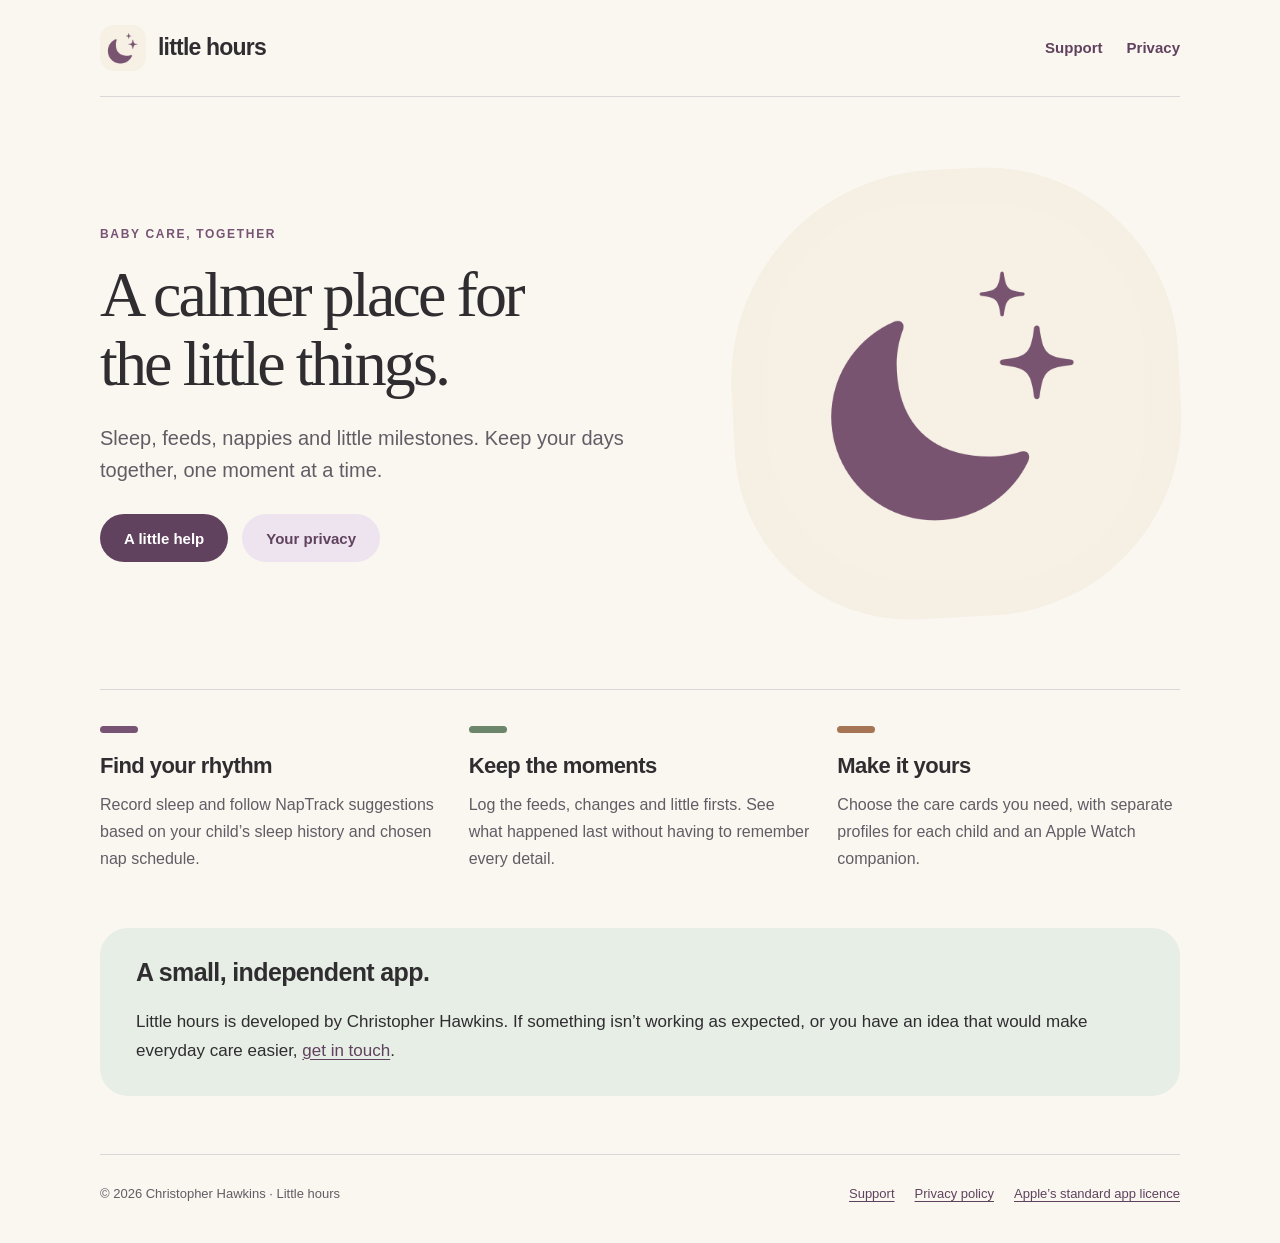
==== index.html @ d033d156 "Add files via upload" ====
<!doctype html>
<html lang="en-GB">
<head>
  <meta charset="utf-8">
  <meta name="viewport" content="width=device-width, initial-scale=1">
  <meta name="description" content="Little hours brings sleep, feeds, nappies and little milestones together. Find help and learn how your family's information is handled.">
  <meta name="theme-color" content="#faf7f1">
  <title>Little hours — Baby care, together</title>
  <link rel="icon" href="logo.png" type="image/png">
  <link rel="stylesheet" href="styles.css">
</head>
<body>
  <a class="skip" href="#main">Skip to content</a>
  <header class="site-header wrap">
    <a class="brand" href="index.html" aria-label="Little hours home"><img src="logo.png" alt="" width="46" height="46">little hours</a>
    <nav class="site-nav" aria-label="Main navigation"><a href="support.html">Support</a><a href="privacy.html">Privacy</a></nav>
  </header>
  <main id="main" class="wrap">
    <section class="hero" aria-labelledby="intro">
      <div>
        <p class="eyebrow">Baby care, together</p>
        <h1 id="intro">A calmer place for<br>the little things.</h1>
        <p class="lead">Sleep, feeds, nappies and little milestones. Keep your days together, one moment at a time.</p>
        <div class="actions"><a class="button" href="support.html">A little help</a><a class="button secondary" href="privacy.html">Your privacy</a></div>
      </div>
      <div class="hero-logo"><img src="logo.png" alt="Little hours crescent moon and two stars" width="1024" height="1024"></div>
    </section>
    <section class="features" aria-label="Everyday care with Little hours">
      <article><div class="feature-marker" aria-hidden="true"></div><h2>Find your rhythm</h2><p>Record sleep and follow NapTrack suggestions based on your child’s sleep history and chosen nap schedule.</p></article>
      <article><div class="feature-marker" aria-hidden="true"></div><h2>Keep the moments</h2><p>Log the feeds, changes and little firsts. See what happened last without having to remember every detail.</p></article>
      <article><div class="feature-marker" aria-hidden="true"></div><h2>Make it yours</h2><p>Choose the care cards you need, with separate profiles for each child and an Apple Watch companion.</p></article>
    </section>
    <section class="personal-note" aria-labelledby="independent">
      <h2 id="independent">A small, independent app.</h2>
      <p>Little hours is developed by Christopher Hawkins. If something isn’t working as expected, or you have an idea that would make everyday care easier, <a href="support.html">get in touch</a>.</p>
    </section>
  </main>
  <footer class="site-footer wrap"><p>© 2026 Christopher Hawkins · Little hours</p><nav class="footer-links" aria-label="Footer"><a href="support.html">Support</a><a href="privacy.html">Privacy policy</a><a href="https://www.apple.com/legal/internet-services/itunes/dev/stdeula/">Apple’s standard app licence</a></nav></footer>
</body>
</html>
---- styles.css ----
:root {
  color-scheme: light;
  --paper: #faf7f1;
  --cream: #f6efe4;
  --ink: #302d31;
  --muted: #625c65;
  --plum: #775473;
  --plum-dark: #60425e;
  --lilac: #ede4ef;
  --sage: #e6eee5;
  --peach: #f7e7db;
  --line: #dcd5d9;
}
* { box-sizing: border-box; }
html { scroll-padding-top: 2rem; }
body { margin: 0; background: var(--paper); color: var(--ink); font: 17px/1.7 -apple-system, BlinkMacSystemFont, "Segoe UI", sans-serif; }
a { color: var(--plum-dark); text-underline-offset: .2em; text-decoration-thickness: 1px; }
a:hover { text-decoration-thickness: 2px; }
a:focus-visible, summary:focus-visible { outline: 3px solid var(--plum); outline-offset: 5px; border-radius: 4px; }
img { display: block; max-width: 100%; height: auto; }
.wrap { width: min(1080px, calc(100% - 64px)); margin-inline: auto; }
.skip { position: absolute; left: 16px; top: -100px; z-index: 10; background: white; padding: 12px 20px; }
.skip:focus { top: 12px; }
.site-header { display: flex; align-items: center; justify-content: space-between; gap: 24px; padding-block: 25px; border-bottom: 1px solid var(--line); }
.brand { display: inline-flex; align-items: center; gap: 12px; color: var(--ink); font-size: 23px; font-weight: 650; letter-spacing: -.8px; text-decoration: none; white-space: nowrap; }
.brand img { width: 46px; height: 46px; border-radius: 14px; }
.site-nav { display: flex; flex-wrap: wrap; gap: 8px 24px; }
.site-nav a { padding: 10px 0; font-size: 15px; font-weight: 600; text-decoration: none; }
.site-nav a[aria-current="page"] { text-decoration: underline; text-decoration-thickness: 2px; }
.eyebrow { margin: 0 0 16px; color: var(--plum); font-size: 12px; font-weight: 750; text-transform: uppercase; letter-spacing: .14em; }
h1, h2, h3 { line-height: 1.16; }
h1 { margin: 0 0 24px; font: 400 clamp(38px, 5vw, 64px)/1.08 Georgia, "Times New Roman", serif; letter-spacing: -.045em; }
h2 { font-size: 25px; font-weight: 650; letter-spacing: -.025em; }
h3 { font-size: 19px; font-weight: 650; }
p { margin: 0 0 1.1em; }
.lead { font-size: 20px; line-height: 1.6; color: var(--muted); max-width: 630px; }
.hero { display: grid; grid-template-columns: 1.25fr 1fr; align-items: center; gap: 72px; padding-block: 72px; }
.hero-logo { padding: 35px; background: var(--cream); border-radius: 47% 43% 44% 39%; transform: rotate(-3deg); }
.hero-logo img { border-radius: 40%; transform: rotate(3deg); }
.actions { display: flex; flex-wrap: wrap; align-items: center; gap: 14px; margin-top: 28px; }
.button { display: inline-flex; justify-content: center; align-items: center; min-height: 48px; padding: 11px 24px; border-radius: 50px; color: white; background: var(--plum-dark); text-decoration: none; font-weight: 650; font-size: 15px; }
.button:hover { background: #4b334a; }
.button.secondary { background: var(--lilac); color: var(--plum-dark); }
.features { display: grid; grid-template-columns: repeat(3, 1fr); gap: 26px; padding: 36px 0 56px; border-top: 1px solid var(--line); }
.feature-marker { width: 38px; height: 7px; border-radius: 7px; background: var(--plum); }
.features article:nth-child(2) .feature-marker { background: #6c866b; }
.features article:nth-child(3) .feature-marker { background: #a67555; }
.features h2 { font-size: 22px; margin: 20px 0 12px; }
.features p { color: var(--muted); font-size: 16px; margin: 0; }
.personal-note { padding: 30px 36px; border-radius: 28px; background: var(--sage); margin-bottom: 58px; }
.personal-note h2 { margin-top: 0; }
.personal-note p:last-child { margin-bottom: 0; }
.page-intro { padding: 58px 0 36px; }
.page-intro h1 { font-size: clamp(38px, 5vw, 56px); }
.meta { font-size: 14px; color: var(--muted); }
.document-layout { display: grid; grid-template-columns: 220px minmax(0, 1fr); gap: 58px; padding-bottom: 64px; }
.contents { align-self: start; position: sticky; top: 30px; font-size: 14px; border-top: 1px solid var(--line); padding-top: 18px; }
.contents strong { display: block; margin-bottom: 10px; }
.contents a { display: block; padding-block: 7px; text-decoration: none; }
.contents a:hover { text-decoration: underline; }
.prose { min-width: 0; max-width: 750px; }
.prose section { margin-bottom: 35px; scroll-margin-top: 2rem; }
.prose h2 { margin: 34px 0 16px; }
.prose section:first-child h2 { margin-top: 0; }
.prose li { padding-left: 3px; margin-bottom: 9px; }
.prose ul { padding-left: 22px; }
.prose a, .contact-email { overflow-wrap: anywhere; }
.note { background: var(--lilac); border-radius: 22px; padding: 24px 28px; margin: 0 0 32px; }
.note p:last-child { margin: 0; }
.contact-card { background: var(--lilac); border-radius: 28px; padding: 30px; }
.contact-card h2 { margin-top: 0; }
.contact-card p:last-child { margin-bottom: 0; }
.support-layout { display: grid; grid-template-columns: minmax(0, 1.5fr) minmax(0, 1fr); gap: 48px; padding-bottom: 64px; }
.support-layout aside { align-self: start; }
details { border-bottom: 1px solid var(--line); padding: 4px 0; }
details:first-child { border-top: 1px solid var(--line); }
summary { padding: 20px 0; cursor: pointer; font-size: 18px; font-weight: 600; line-height: 1.4; }
details p { color: var(--muted); margin: 0 0 20px; }
.small { font-size: 14px; color: var(--muted); }
.site-footer { border-top: 1px solid var(--line); padding: 28px 0 38px; display: flex; flex-wrap: wrap; justify-content: space-between; gap: 14px 30px; color: var(--muted); font-size: 13px; }
.site-footer p { margin: 0; }
.footer-links { display: flex; flex-wrap: wrap; gap: 10px 20px; }
@media (max-width: 760px) {
  .wrap { width: min(100% - 36px, 620px); }
  .site-header { padding-block: 18px; gap: 15px; flex-wrap: wrap; }
  .brand { font-size: 21px; }
  .site-nav { gap: 20px; }
  .hero { grid-template-columns: 1fr; gap: 32px; padding-block: 42px; }
  .hero-logo { grid-row: 1; width: 144px; padding: 8px; }
  .lead { font-size: 18px; }
  .features { grid-template-columns: 1fr; gap: 28px; }
  .features h2 { margin-top: 12px; }
  .personal-note { padding: 25px; }
  .page-intro { padding-top: 40px; }
  .document-layout, .support-layout { grid-template-columns: 1fr; gap: 30px; }
  .contents { position: static; padding: 18px 0; border-bottom: 1px solid var(--line); }
  .contents a { display: inline-block; margin-right: 18px; }
  .support-layout aside { grid-row: 1; }
  .note, .contact-card { padding: 24px; }
}
@media print {
  body { background: white; font-size: 11pt; }
  .site-nav, .contents, .skip, .actions, .footer-links { display: none; }
  .wrap { width: 100%; }
  .document-layout, .support-layout { display: block; }
  .page-intro { padding-top: 20px; }
  h2, h3 { break-after: avoid; }
  .prose section { break-inside: avoid; }
}
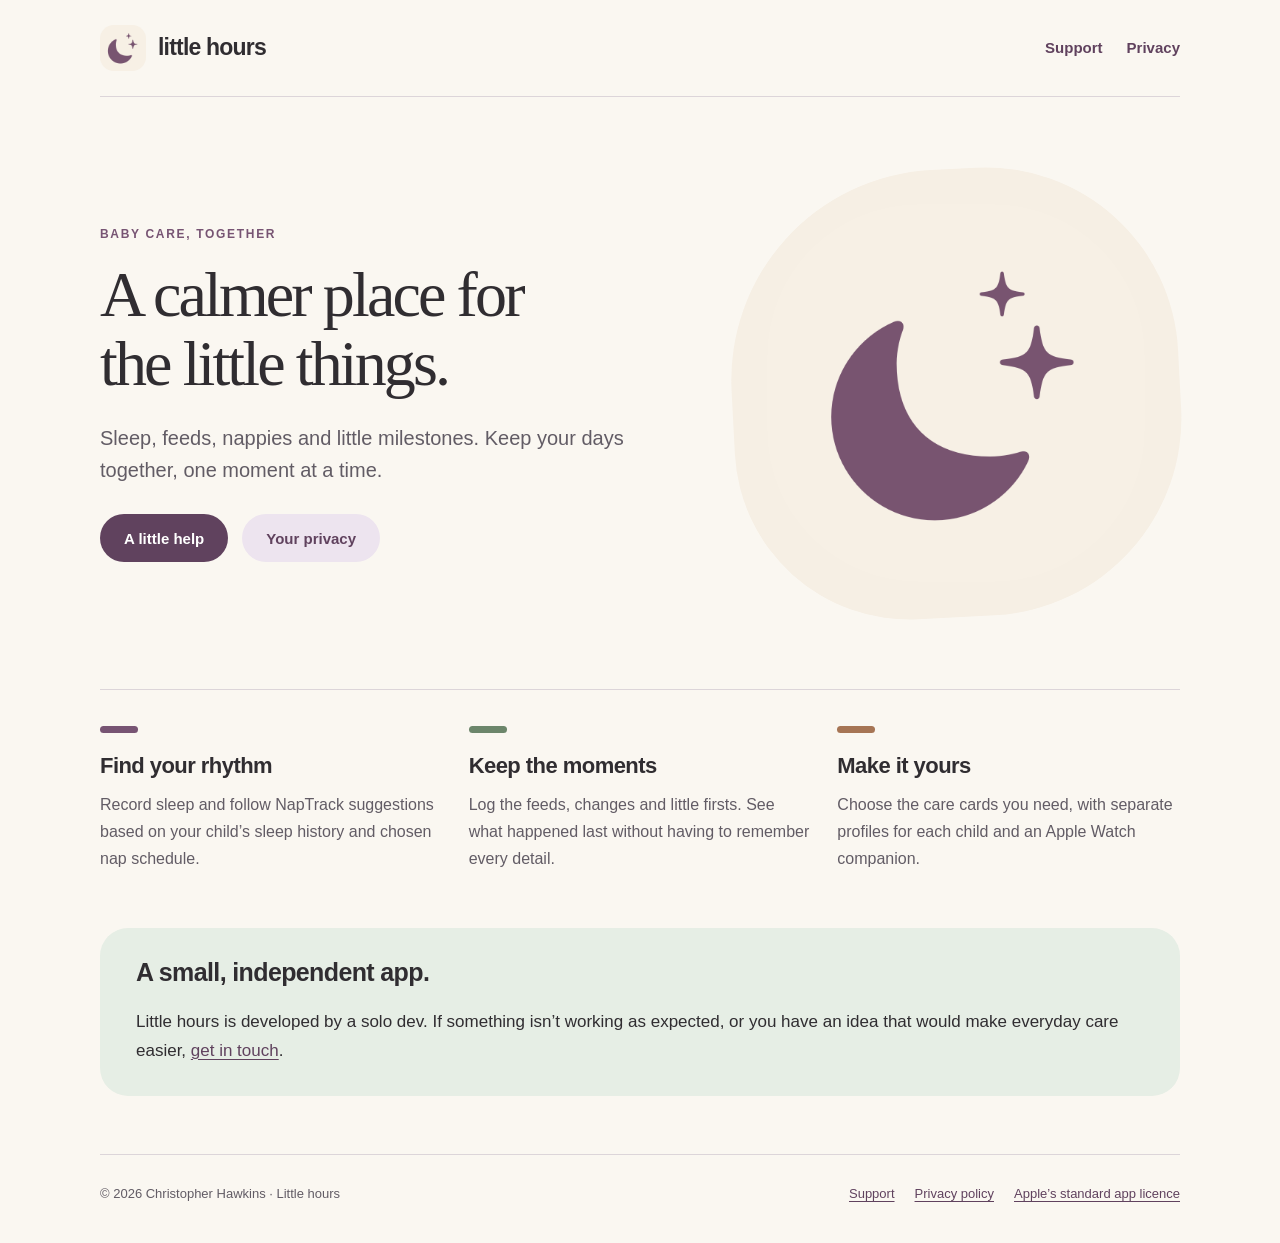
==== commit e41cea35: "Update index.html" ====
--- a/index.html
+++ b/index.html
@@ -32,7 +32,7 @@
     </section>
     <section class="personal-note" aria-labelledby="independent">
       <h2 id="independent">A small, independent app.</h2>
-      <p>Little hours is developed by Christopher Hawkins. If something isn’t working as expected, or you have an idea that would make everyday care easier, <a href="support.html">get in touch</a>.</p>
+      <p>Little hours is developed by a solo dev. If something isn’t working as expected, or you have an idea that would make everyday care easier, <a href="support.html">get in touch</a>.</p>
     </section>
   </main>
   <footer class="site-footer wrap"><p>© 2026 Christopher Hawkins · Little hours</p><nav class="footer-links" aria-label="Footer"><a href="support.html">Support</a><a href="privacy.html">Privacy policy</a><a href="https://www.apple.com/legal/internet-services/itunes/dev/stdeula/">Apple’s standard app licence</a></nav></footer>
